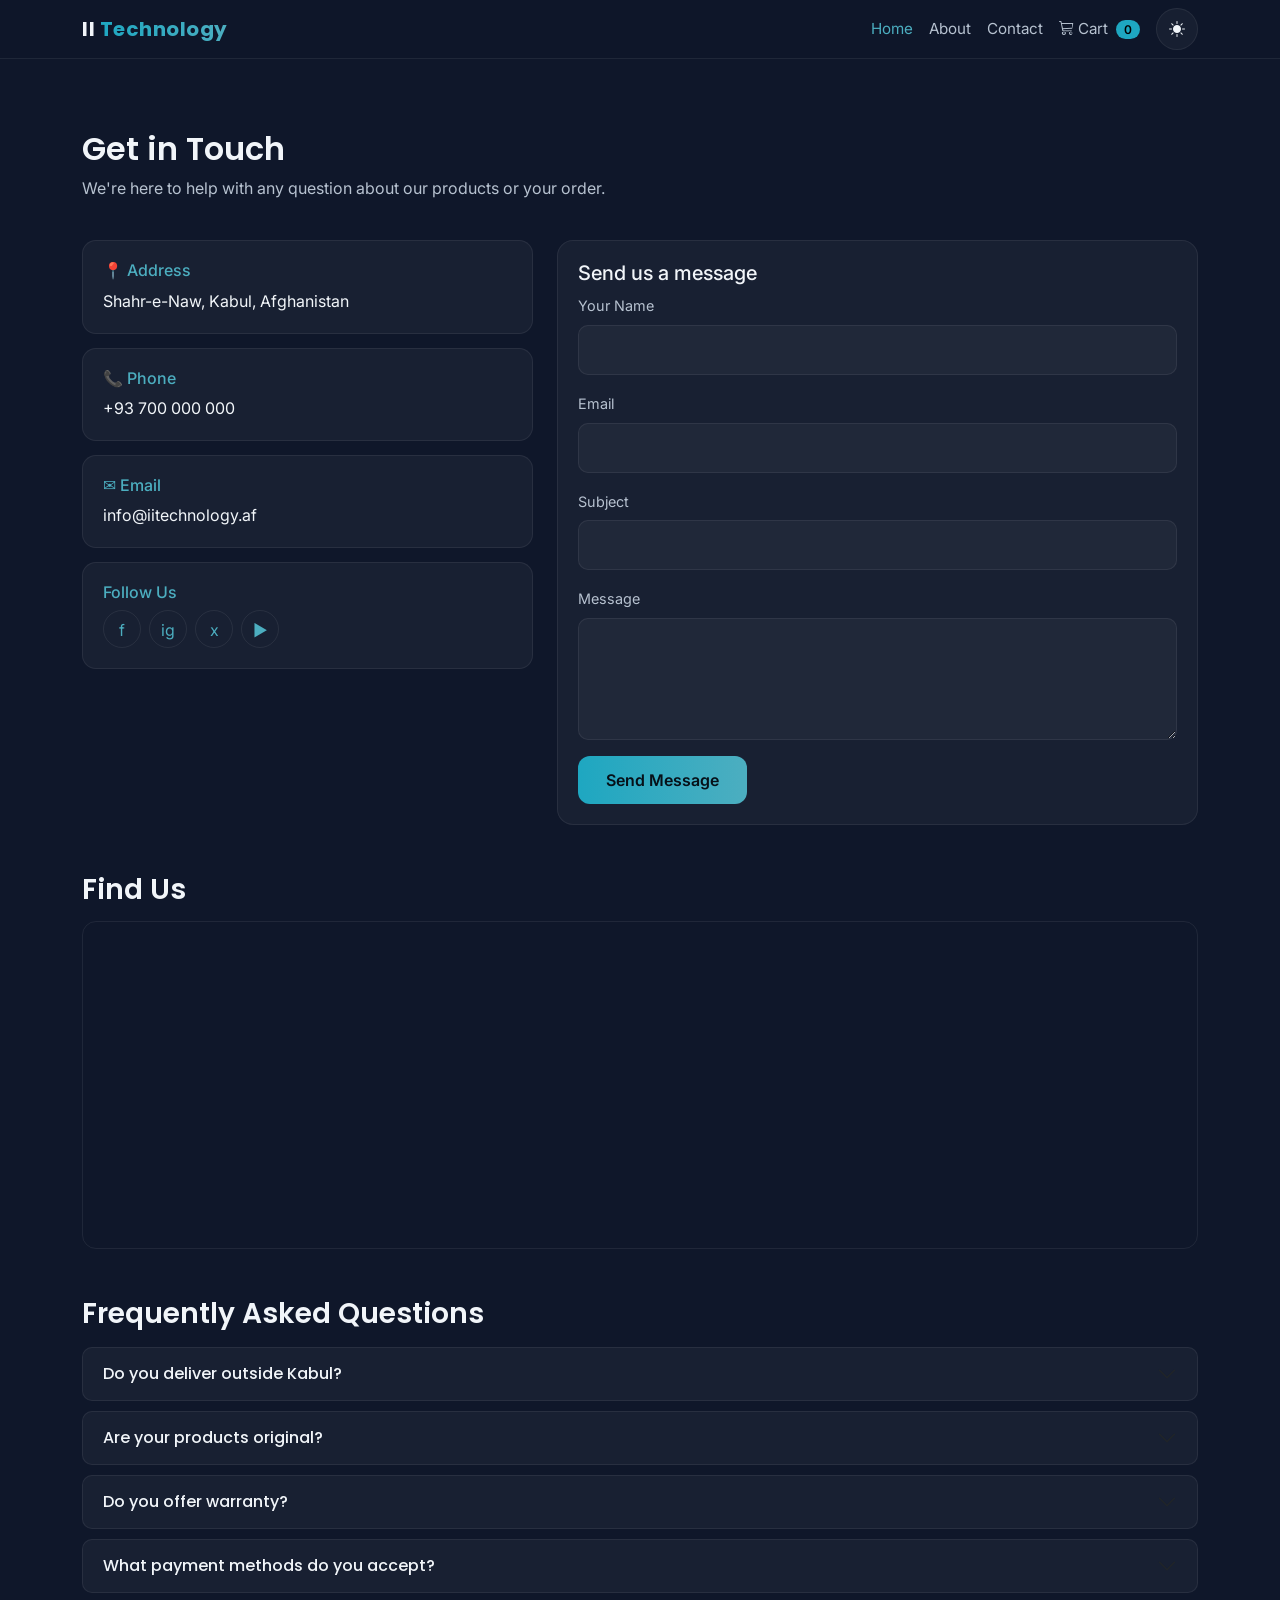
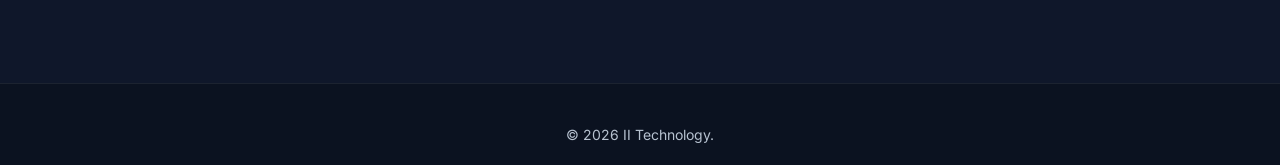
==== contact.html @ 629fa8c8 "First version of iitech" ====
<!doctype html>
<html lang="en">
  <head>
    <meta charset="UTF-8" />
    <title>Contact - II Technology</title>
    <meta name="viewport" content="width=device-width, initial-scale=1" />
    <link
      href="https://cdn.jsdelivr.net/npm/bootstrap@5.3.2/dist/css/bootstrap.min.css"
      rel="stylesheet"
    />
    <link
      href="https://fonts.googleapis.com/css2?family=Poppins:wght@400;500;600;700&family=Inter:wght@400;500;600&display=swap"
      rel="stylesheet"
    />
    <link
      rel="stylesheet"
      href="https://cdn.jsdelivr.net/npm/bootstrap-icons@1.11.3/font/bootstrap-icons.min.css"
    />
    <link rel="stylesheet" href="css/style.css" />
  </head>
  <body>
    <div id="pageLoader"><div class="spinner"></div></div>

    <nav class="navbar navbar-expand-lg fixed-top">
      <div class="container">
        <a class="navbar-brand" href="index.html">II <span>Technology</span></a>
        <button
          class="navbar-toggler text-light"
          type="button"
          data-bs-toggle="collapse"
          data-bs-target="#navMain"
        >
          <span class="navbar-toggler-icon" style="filter: invert(1)"></span>
        </button>
        <div class="collapse navbar-collapse" id="navMain">
          <ul class="navbar-nav ms-auto align-items-lg-center">
            <li class="nav-item">
              <a class="nav-link active" href="index.html">Home</a>
            </li>
            <li class="nav-item">
              <a class="nav-link" href="about.html">About</a>
            </li>
            <li class="nav-item">
              <a class="nav-link" href="contact.html">Contact</a>
            </li>
            <li class="nav-item">
              <a class="nav-link" href="cart.html">
                <i class="bi bi-cart3"></i>
                Cart
                <span class="cart-badge cart-count">0</span>
              </a>
            </li>
            <li class="nav-item ms-lg-2">
              <button
                class="btn theme-toggle"
                id="themeToggle"
                title="Toggle theme"
              >
                <i class="bi bi-sun-fill"></i>
              </button>
            </li>
          </ul>
        </div>
      </div>
    </nav>

    <section style="padding-top: 130px">
      <div class="container">
        <h1 class="section-title">Get in Touch</h1>
        <p class="section-sub">
          We're here to help with any question about our products or your order.
        </p>

        <div class="row g-4">
          <div class="col-md-5">
            <div class="contact-info">
              <h6 style="color: var(--neon)">📍 Address</h6>
              <p class="mb-0">Shahr-e-Naw, Kabul, Afghanistan</p>
            </div>
            <div class="contact-info">
              <h6 style="color: var(--neon)">📞 Phone</h6>
              <p class="mb-0">+93 700 000 000</p>
            </div>
            <div class="contact-info">
              <h6 style="color: var(--neon)">✉️ Email</h6>
              <p class="mb-0">info@iitechnology.af</p>
            </div>
            <div class="contact-info">
              <h6 style="color: var(--neon)">Follow Us</h6>
              <div class="socials">
                <a href="#">f</a><a href="#">ig</a><a href="#">x</a
                ><a href="#">▶</a>
              </div>
            </div>
          </div>

          <div class="col-md-7">
            <div class="cart-summary">
              <h5>Send us a message</h5>
              <form
                onsubmit="
                  event.preventDefault();
                  showToast('Message sent!');
                  this.reset();
                "
              >
                <div class="mb-3">
                  <label class="form-label">Your Name</label
                  ><input class="form-control" required />
                </div>
                <div class="mb-3">
                  <label class="form-label">Email</label
                  ><input class="form-control" type="email" required />
                </div>
                <div class="mb-3">
                  <label class="form-label">Subject</label
                  ><input class="form-control" required />
                </div>
                <div class="mb-3">
                  <label class="form-label">Message</label
                  ><textarea class="form-control" rows="4" required></textarea>
                </div>
                <button class="btn btn-glow" type="submit">Send Message</button>
              </form>
            </div>
          </div>
        </div>

        <div class="mt-5">
          <h3>Find Us</h3>
          <div
            style="
              border-radius: 14px;
              overflow: hidden;
              border: 1px solid var(--border);
              margin-top: 15px;
            "
          >
            <iframe
              src="https://www.openstreetmap.org/export/embed.html?bbox=69.165%2C34.520%2C69.190%2C34.540&layer=mapnik"
              style="
                width: 100%;
                height: 320px;
                border: 0;
                filter: invert(0.9) hue-rotate(180deg);
              "
              loading="lazy"
              title="Store location map"
            ></iframe>
          </div>
        </div>

        <div class="mt-5 faq">
          <h3>Frequently Asked Questions</h3>
          <div class="accordion mt-3" id="faqAcc">
            <div class="accordion-item">
              <h2 class="accordion-header">
                <button
                  class="accordion-button collapsed"
                  data-bs-toggle="collapse"
                  data-bs-target="#q1"
                >
                  Do you deliver outside Kabul?
                </button>
              </h2>
              <div
                id="q1"
                class="accordion-collapse collapse"
                data-bs-parent="#faqAcc"
              >
                <div class="accordion-body">
                  Yes, we deliver to all major cities in Afghanistan within 2-4
                  business days.
                </div>
              </div>
            </div>
            <div class="accordion-item">
              <h2 class="accordion-header">
                <button
                  class="accordion-button collapsed"
                  data-bs-toggle="collapse"
                  data-bs-target="#q2"
                >
                  Are your products original?
                </button>
              </h2>
              <div
                id="q2"
                class="accordion-collapse collapse"
                data-bs-parent="#faqAcc"
              >
                <div class="accordion-body">
                  All our products are sourced from authorized distributors and
                  come sealed in original packaging.
                </div>
              </div>
            </div>
            <div class="accordion-item">
              <h2 class="accordion-header">
                <button
                  class="accordion-button collapsed"
                  data-bs-toggle="collapse"
                  data-bs-target="#q3"
                >
                  Do you offer warranty?
                </button>
              </h2>
              <div
                id="q3"
                class="accordion-collapse collapse"
                data-bs-parent="#faqAcc"
              >
                <div class="accordion-body">
                  Yes, most products come with a 6-12 month warranty depending
                  on the brand.
                </div>
              </div>
            </div>
            <div class="accordion-item">
              <h2 class="accordion-header">
                <button
                  class="accordion-button collapsed"
                  data-bs-toggle="collapse"
                  data-bs-target="#q4"
                >
                  What payment methods do you accept?
                </button>
              </h2>
              <div
                id="q4"
                class="accordion-collapse collapse"
                data-bs-parent="#faqAcc"
              >
                <div class="accordion-body">
                  We accept cash on delivery and major credit/debit cards
                  through our checkout.
                </div>
              </div>
            </div>
          </div>
        </div>
      </div>
    </section>

    <footer>
      <div class="container">
        <p class="text-center small mb-0">© 2026 II Technology.</p>
      </div>
    </footer>

    <button id="backTop">↑</button>

    <script src="https://cdn.jsdelivr.net/npm/bootstrap@5.3.2/dist/js/bootstrap.bundle.min.js"></script>
    <script src="js/products.js"></script>
    <script src="js/main.js"></script>
  </body>
</html>
---- css/style.css ----
:root {
  --bg: #0f172a;
  --bg2: #131c2f;
  --accent: #1ea7c1;
  --neon: #4caec0;
  --text: #f1f5f9;
  --muted: #b7c2d0;
  --card: rgba(255, 255, 255, 0.04);
  --border: rgba(255, 255, 255, 0.07);
}

* {
  box-sizing: border-box;
}

body {
  font-family: "Inter", system-ui, sans-serif;
  background: var(--bg);
  color: var(--text);
  margin: 0;
  overflow-x: hidden;
}

h1,
h2,
h3,
h4,
.brand-title {
  font-family: "Poppins", sans-serif;
  font-weight: 600;
}

a {
  color: var(--neon);
  text-decoration: none;
}
a:hover {
  color: var(--accent);
}

/* navbar */
.navbar {
  background: rgba(15, 23, 42, 0.85);
  backdrop-filter: blur(20px);
  border-bottom: 1px solid var(--border);
  transition: all 0.3s ease;
}
.navbar.scrolled {
  background: var(--bg);
}
.navbar-brand {
  font-family: "Poppins", sans-serif;
  font-weight: 700;
  color: var(--text) !important;
  letter-spacing: 0.5px;
}
.navbar-brand span {
  background: linear-gradient(90deg, var(--accent), var(--neon));
  -webkit-background-clip: text;
  -webkit-text-fill-color: transparent;
}
.nav-link {
  color: var(--muted) !important;
  font-size: 0.95rem;
  transition: color 0.2s;
}
.nav-link:hover,
.nav-link.active {
  color: var(--neon) !important;
}

.cart-badge {
  background: var(--accent);
  color: #000;
  border-radius: 999px;
  padding: 2px 8px;
  font-size: 0.75rem;
  font-weight: 600;
  margin-left: 4px;
}

/* hero */
.hero {
  position: relative;
  min-height: 90vh;
  display: flex;
  align-items: center;
  background:
    linear-gradient(135deg, rgba(15, 23, 42, 0.85), rgba(17, 24, 39, 0.7)),
    url("../images/hero.jpg") center/cover no-repeat;
  overflow: hidden;
}

.hero::before {
  content: "";
  position: absolute;
  inset: 0;
  background: rgba(0, 0, 0, 0.15);
}

.hero-title {
  font-size: clamp(2.2rem, 5vw, 3.8rem);
  line-height: 1.15;
  font-weight: 700;
  color: #ffffff;
  letter-spacing: -1px;
  max-width: 700px;
  animation: fadeUp 0.8s ease both;
}

.hero-sub {
  color: var(--muted);
  max-width: 560px;
  margin-top: 1rem;
  animation: fadeUp 1s ease 0.2s both;
}
.hero .btn-glow {
  animation: fadeUp 1s ease 0.4s both;
}

.btn-glow {
  background: linear-gradient(90deg, var(--accent), var(--neon));
  color: #061018;
  font-weight: 600;
  border: none;
  padding: 12px 28px;
  border-radius: 12px;
}

.btn-glow:hover {
  transform: translateY(-1px);
  box-shadow: 0 4px 12px rgba(0, 0, 0, 0.2);
  color: #061018;
}

.btn-outline-neon {
  border: 1px solid var(--neon);
  color: var(--neon);
  background: transparent;
  padding: 10px 22px;
  border-radius: 12px;
  transition: all 0.25s;
}
.btn-outline-neon:hover {
  background: var(--neon);
  color: #061018;
}

/* sections */
section {
  padding: 80px 0;
}
.section-title {
  font-size: 2rem;
  margin-bottom: 8px;
}
.section-sub {
  color: var(--muted);
  margin-bottom: 40px;
}

/* product cards */
.product-card {
  background: var(--card);
  border: 1px solid var(--border);
  border-radius: 16px;
  overflow: hidden;
  transition:
    transform 0.3s,
    box-shadow 0.3s,
    border-color 0.3s;
  height: 100%;
  display: flex;
  flex-direction: column;
}

.product-card:hover {
  transform: translateY(-5px);
  border-color: rgba(71, 191, 212, 0.3);
  box-shadow: 0 10px 28px rgba(0, 0, 0, 0.22);
}

.product-img {
  width: 100%;
  aspect-ratio: 1/1;
  object-fit: cover;
  background: #0b1220;
}
.product-body {
  padding: 16px;
  flex: 1;
  display: flex;
  flex-direction: column;
}
.product-cat {
  font-size: 0.75rem;
  color: var(--neon);
  text-transform: uppercase;
  letter-spacing: 1px;
}
.product-name {
  font-family: "Poppins", sans-serif;
  font-size: 1.05rem;
  margin: 6px 0;
}
.product-desc {
  color: var(--muted);
  font-size: 0.85rem;
  flex: 1;
}
.product-price {
  font-weight: 700;
  font-size: 1.15rem;
  color: var(--text);
  margin: 10px 0;
}

/* categories */
.cat-pill {
  background: var(--card);
  border: 1px solid var(--border);
  color: var(--text);
  padding: 10px 18px;
  border-radius: 999px;
  margin: 5px;
  cursor: pointer;
  transition:
    background 0.25s,
    color 0.25s,
    border-color 0.25s;
  font-size: 0.9rem;
}
.cat-pill:hover,
.cat-pill.active {
  background: var(--bg2);
  color: var(--text);
  border-color: var(--neon);
}

/* search bar */
.search-wrap {
  max-width: 480px;
  margin: 0 auto 30px;
}
.search-wrap input {
  background: var(--card);
  border: 1px solid var(--border);
  color: var(--text);
  border-radius: 999px;
  padding: 12px 20px;
  width: 100%;
}
.search-wrap input::placeholder {
  color: var(--muted);
}
.search-wrap input:focus {
  outline: none;
  border-color: var(--neon);
  box-shadow: 0 0 0 3px rgba(34, 211, 238, 0.15);
}

/* brands */
.brand-strip {
  display: flex;
  flex-wrap: wrap;
  gap: 24px;
  justify-content: space-around;
  align-items: center;
}
.brand-strip .brand {
  font-family: "Poppins", sans-serif;
  font-weight: 600;
  color: var(--muted);
  font-size: 1.4rem;
  opacity: 0.7;
  transition:
    opacity 0.3s,
    color 0.3s;
}

.brand-strip .brand:hover {
  opacity: 1;
  color: var(--text);
}

/* testimonial */
.testimonial {
  background: var(--card);
  border: 1px solid var(--border);
  border-radius: 16px;
  padding: 24px;
  height: 100%;
}
.testimonial p {
  color: var(--muted);
  font-style: italic;
}
.testimonial .who {
  color: var(--neon);
  font-weight: 600;
  margin-top: 10px;
}

/* footer */
footer {
  background: #0b1220;
  border-top: 1px solid var(--border);
  padding: 40px 0 20px;
  color: var(--muted);
}
footer h5 {
  color: var(--text);
  font-family: "Poppins", sans-serif;
}
footer a {
  color: var(--muted);
  display: block;
  padding: 4px 0;
}
footer a:hover {
  color: var(--neon);
}
.socials a {
  display: inline-block;
  width: 38px;
  height: 38px;
  line-height: 38px;
  text-align: center;
  border: 1px solid var(--border);
  border-radius: 50%;
  margin-right: 8px;
  transition: all 0.25s;
}
.socials a:hover {
  background: var(--neon);
  color: #061018;
  border-color: var(--neon);
}

/* back to top */
#backTop {
  position: fixed;
  right: 20px;
  bottom: 20px;
  width: 44px;
  height: 44px;
  border-radius: 50%;
  background: var(--neon);
  color: #061018;
  border: none;
  display: none;
  z-index: 999;
  font-size: 1.2rem;
  box-shadow: 0 4px 20px rgba(34, 211, 238, 0.35);
}
#backTop.show {
  display: block;
  animation: fadeIn 0.3s;
}

/* toast */
.toast-mini {
  position: fixed;
  bottom: 30px;
  left: 50%;
  transform: translateX(-50%) translateY(40px);
  background: var(--neon);
  color: #061018;
  padding: 12px 22px;
  border-radius: 999px;
  font-weight: 600;
  opacity: 0;
  transition: all 0.35s;
  z-index: 9999;
  box-shadow: 0 6px 24px rgba(34, 211, 238, 0.4);
}
.toast-mini.show {
  opacity: 1;
  transform: translateX(-50%) translateY(0);
}

/* cart page */
.cart-item {
  background: var(--card);
  border: 1px solid var(--border);
  border-radius: 14px;
  padding: 14px;
  margin-bottom: 12px;
  display: flex;
  align-items: center;
  gap: 14px;
}
.cart-item img {
  width: 80px;
  height: 80px;
  object-fit: cover;
  border-radius: 10px;
}
.qty-btn {
  background: var(--bg2);
  border: 1px solid var(--border);
  color: var(--text);
  width: 30px;
  height: 30px;
  border-radius: 6px;
  cursor: pointer;
}
.qty-btn:hover {
  border-color: var(--neon);
  color: var(--neon);
}

.cart-summary {
  background: var(--card);
  border: 1px solid var(--border);
  border-radius: 16px;
  padding: 20px;
  position: sticky;
  top: 90px;
}

/* forms */
.form-control,
.form-select {
  background: var(--card);
  border: 1px solid var(--border);
  color: var(--text);
  border-radius: 10px;
  padding: 12px 14px;
}
.form-control:focus,
.form-select:focus {
  background: var(--card);
  color: var(--text);
  border-color: var(--neon);
  box-shadow: 0 0 0 3px rgba(34, 211, 238, 0.15);
}
.form-control::placeholder {
  color: #6b7a93;
}
.form-label {
  color: var(--muted);
  font-size: 0.9rem;
}
.error-msg {
  color: #f87171;
  font-size: 0.8rem;
  margin-top: 4px;
  min-height: 1em;
}

/* about page */
.stat-box {
  background: var(--card);
  border: 1px solid var(--border);
  border-radius: 14px;
  padding: 24px;
  text-align: center;
}
.stat-num {
  font-family: "Poppins", sans-serif;
  font-size: 2.4rem;
  background: linear-gradient(90deg, var(--accent), var(--neon));
  font-weight: 700;
}
.team-card {
  background: var(--card);
  border: 1px solid var(--border);
  border-radius: 14px;
  padding: 20px;
  text-align: center;
}
.team-card .avatar {
  width: 90px;
  height: 90px;
  border-radius: 50%;
  background: url(/images/headset.jpg) center/cover no-repeat;
  margin: 0 auto 12px;
  display: flex;
  align-items: center;
  justify-content: center;
  font-size: 2rem;
  font-weight: 700;
}
.timeline {
  border-left: 2px solid var(--neon);
  padding-left: 20px;
  margin-left: 10px;
}
.timeline-item {
  margin-bottom: 20px;
  position: relative;
}
.timeline-item::before {
  content: "";
  width: 12px;
  height: 12px;
  background: var(--neon);
  border-radius: 50%;
  position: absolute;
  left: -27px;
  top: 6px;
}
.timeline-item .year {
  color: var(--neon);
  font-weight: 600;
}

/* contact */
.contact-info {
  background: var(--card);
  border: 1px solid var(--border);
  border-radius: 14px;
  padding: 20px;
  margin-bottom: 14px;
}

.faq .accordion-item {
  background: var(--card);
  border: 1px solid var(--border);
  border-radius: 10px !important;
  margin-bottom: 10px;
  overflow: hidden;
}
.faq .accordion-button {
  background: transparent;
  color: var(--text);
  font-weight: 500;
}
.faq .accordion-button:not(.collapsed) {
  background: rgba(34, 211, 238, 0.08);
  color: var(--neon);
}
.faq .accordion-body {
  color: var(--muted);
}

/* animations */
@keyframes fadeIn {
  from {
    opacity: 0;
  }
  to {
    opacity: 1;
  }
}
@keyframes fadeUp {
  from {
    opacity: 0;
    transform: translateY(20px);
  }
  to {
    opacity: 1;
    transform: translateY(0);
  }
}
@keyframes spin {
  to {
    transform: rotate(360deg);
  }
}

.reveal {
  opacity: 20;
  transform: translateY(30px);
  transition:
    opacity 0.5s ease,
    transform 0.5s ease;
}
.reveal.in {
  opacity: 10;
  transform: translateY(0);
}

/* mobile */
@media (max-width: 768px) {
  section {
    padding: 50px 0;
  }
  .hero {
    min-height: 70vh;
    padding-top: 60px;
  }
  .cart-summary {
    position: static;
    margin-top: 20px;
  }
  .hero-title {
    font-size: 2.3rem;
  }

  .hero-sub {
    font-size: 0.95rem;
  }
}
img {
  display: block;
}

body.light-mode {
  --bg: #f3f4f6;
  --bg2: #ffffff;
  --text: #111827;
  --muted: #4b5563;
  --card: rgba(0, 0, 0, 0.04);
  --border: rgba(0, 0, 0, 0.08);
}

.theme-toggle {
  width: 42px;
  height: 42px;
  border-radius: 50%;
  border: 1px solid var(--border);
  color: var(--text);
  background: var(--card);
  transition: all 0.25s ease;
}

.theme-toggle:hover {
  border-color: var(--neon);
  color: var(--neon);
}
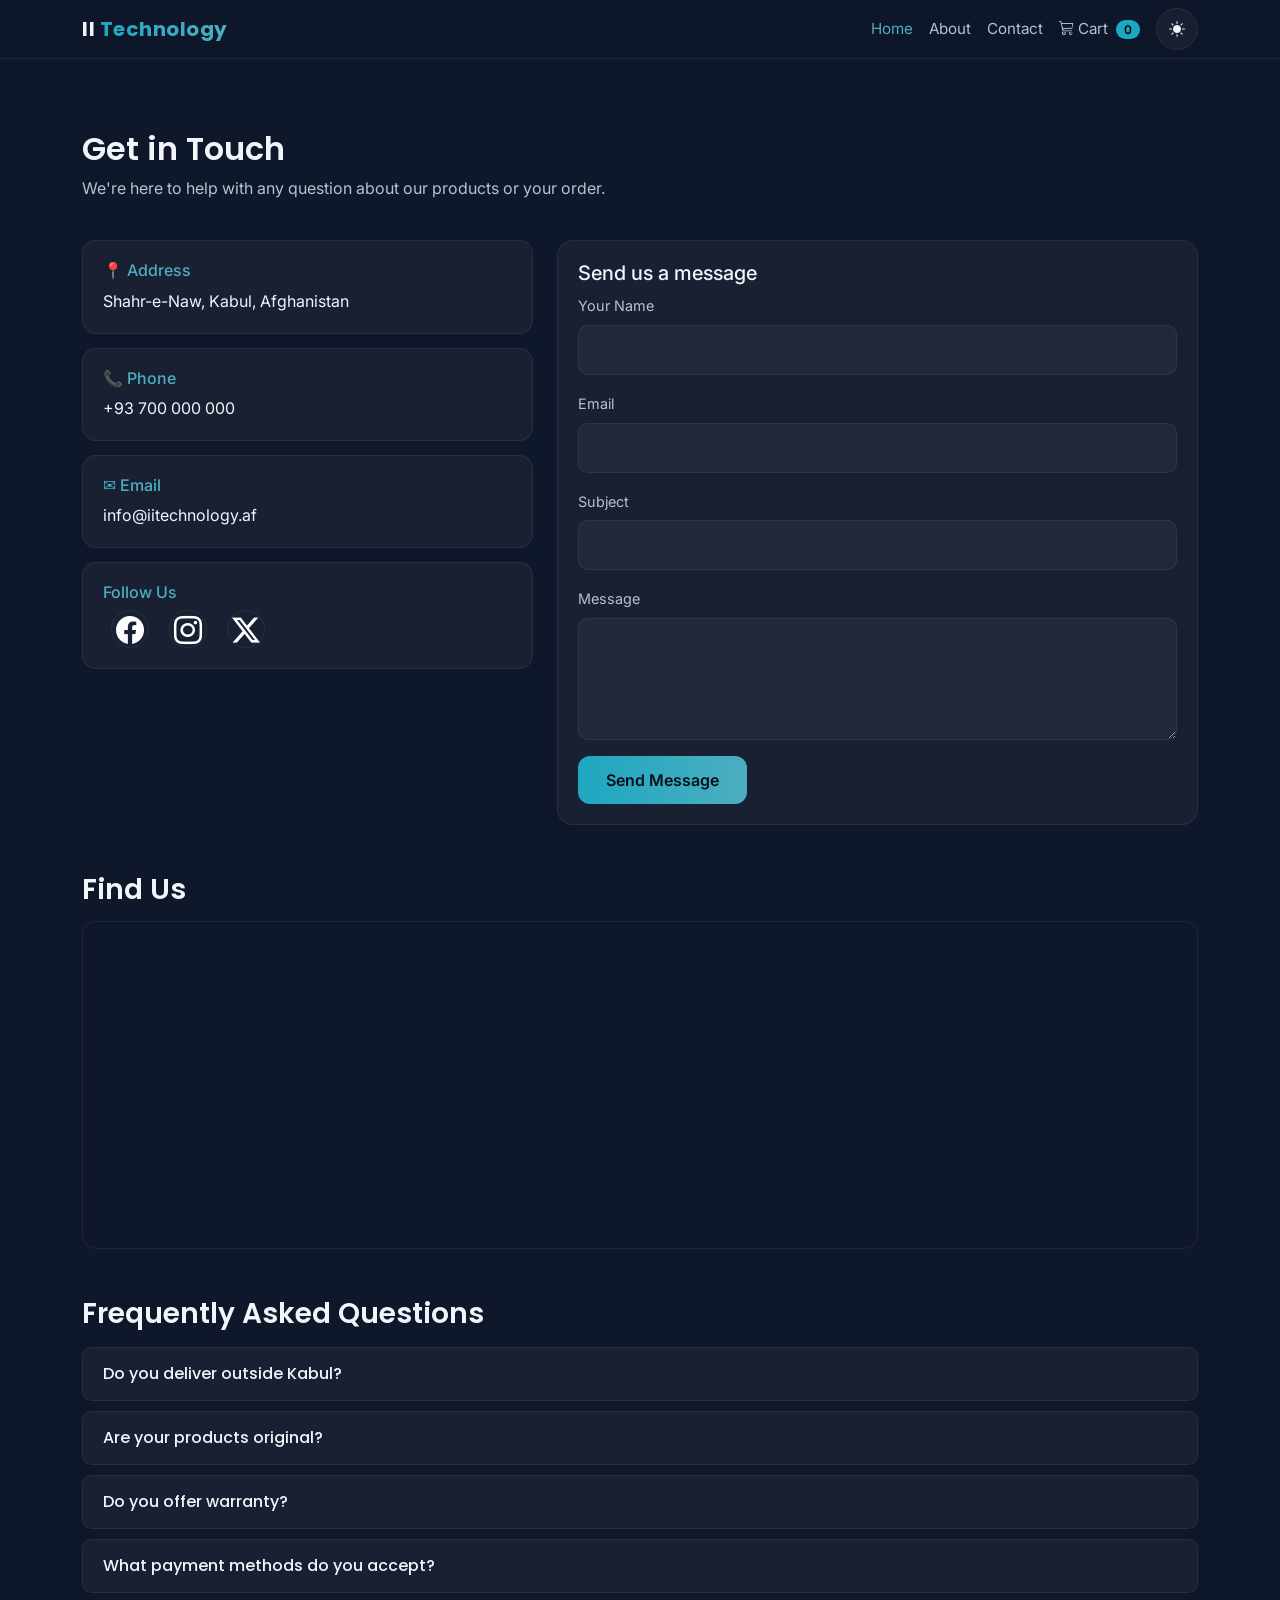
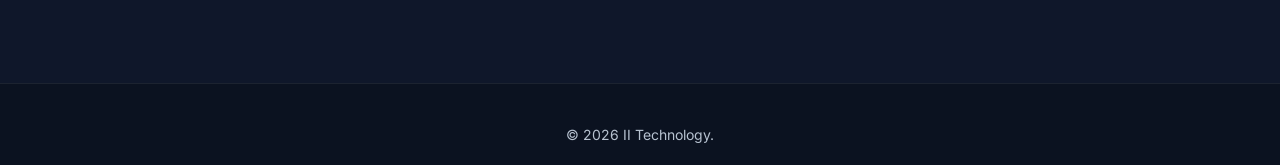
==== commit ef77e4c7: "update footer" ====
--- a/contact.html
+++ b/contact.html
@@ -87,9 +87,19 @@
             </div>
             <div class="contact-info">
               <h6 style="color: var(--neon)">Follow Us</h6>
+
               <div class="socials">
-                <a href="#">f</a><a href="#">ig</a><a href="#">x</a
-                ><a href="#">▶</a>
+                <a href="#" class="text-white mx-2">
+                  <i class="bi bi-facebook fs-3"></i>
+                </a>
+
+                <a href="#" class="text-white mx-2">
+                  <i class="bi bi-instagram fs-3"></i>
+                </a>
+
+                <a href="#" class="text-white mx-2">
+                  <i class="bi bi-twitter-x fs-3"></i>
+                </a>
               </div>
             </div>
           </div>
--- a/css/style.css
+++ b/css/style.css
@@ -330,11 +330,6 @@
   border-radius: 50%;
   margin-right: 8px;
   transition: all 0.25s;
-}
-.socials a:hover {
-  background: var(--neon);
-  color: #061018;
-  border-color: var(--neon);
 }
 
 /* back to top */
